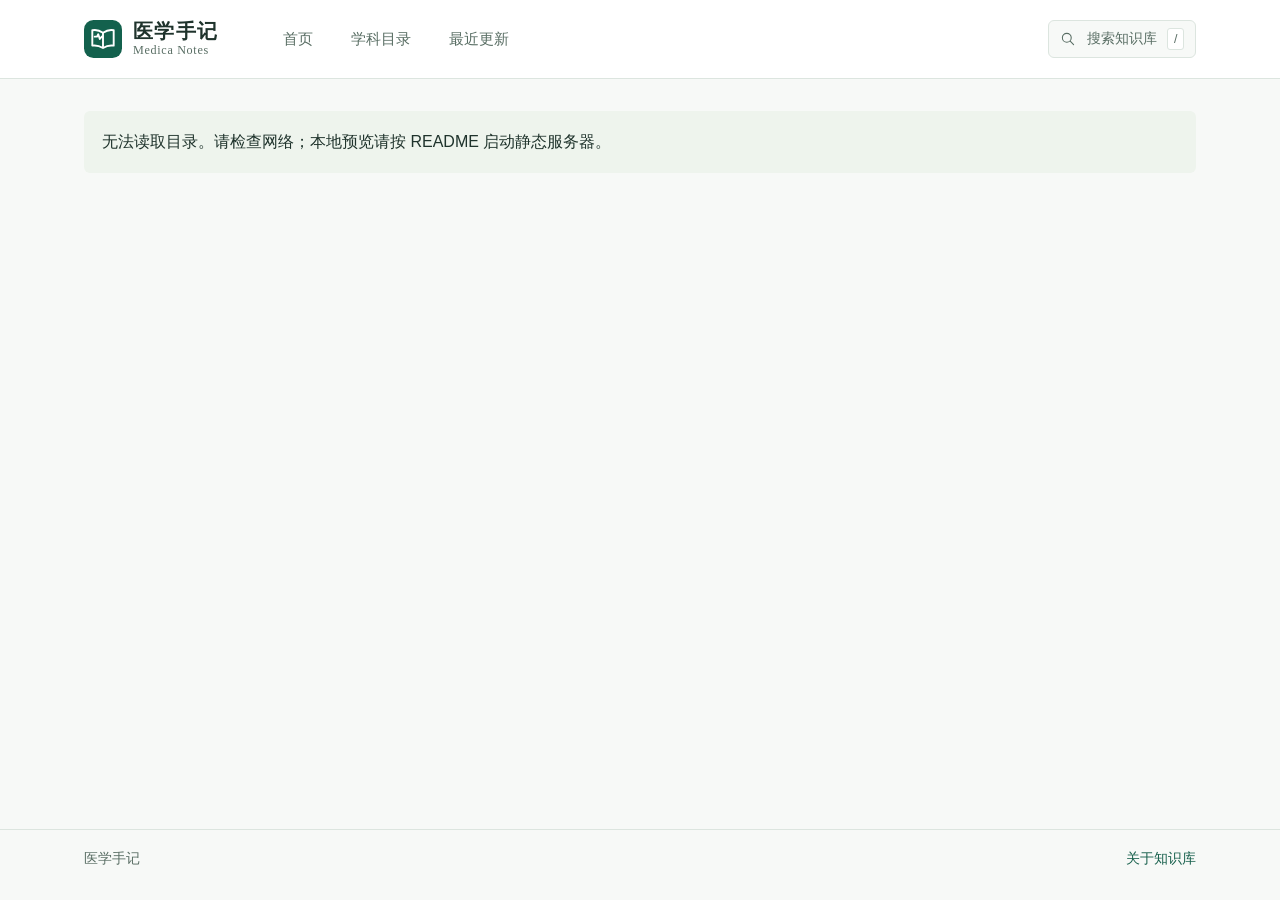
==== index.html @ 248d30fa "Publish static medical notes library with generated indexes" ====
<!doctype html>
<html lang="zh-CN">
<head>
  <meta charset="utf-8">
  <meta name="viewport" content="width=device-width, initial-scale=1">
  <meta name="theme-color" content="#155a47">
  <meta name="description" content="按学科、系统与章节查阅医学笔记，检索知识点与关联练习。">
  <meta http-equiv="Content-Security-Policy" content="default-src 'self'; connect-src 'self'; img-src 'self'; script-src 'self'; style-src 'self'; object-src 'none'; base-uri 'none'; form-action 'self'">
  <title>医学手记 · 医学笔记知识库</title>
  <link rel="icon" href="assets/favicon.svg">
  <link rel="stylesheet" href="styles/site.css">
  <script type="module" src="scripts/app.js"></script>
</head>
<body>
<a class="skip" href="#main">跳到正文</a>
<header><div class="bar">
  <a class="brand" href="#home"><img src="assets/favicon.svg" alt="" width="38" height="38"><span>医学手记<small>Medica Notes</small></span></a>
  <nav aria-label="主导航"><a href="#home">首页</a><a href="#catalog">学科目录</a><a href="#updates">最近更新</a></nav>
  <a class="search-short" href="#search" aria-label="全站搜索"><svg aria-hidden="true"><use href="assets/icons.svg#search"></use></svg><span>搜索知识库</span><kbd>/</kbd></a>
</div></header>
<main id="main" tabindex="-1"><p>正在加载知识目录…</p></main>
<noscript>请启用 JavaScript 以浏览目录和搜索笔记。</noscript>
<footer><div><span>医学手记</span><a href="#about">关于知识库</a></div></footer>
</body>
</html>
---- styles/site.css ----
:root {
  --green:#17604c; --forest:#124d3e; --ink:#1f332c; --muted:#596e64; --line:#dce5df;
  --surface:#f7f9f7; --tint:#e9f2ec; --serif:Georgia,"Songti SC","Noto Serif CJK SC","SimSun",serif;
  color:var(--ink); background:var(--surface); font:100%/1.65 "Segoe UI","PingFang SC","Microsoft YaHei",sans-serif;
}
* {box-sizing:border-box}
body {margin:0}
a {color:var(--green); text-decoration:none}
a:hover {text-decoration:underline;text-underline-offset:4px}
a:focus-visible,button:focus-visible,summary:focus-visible,input:focus-visible,select:focus-visible {
  outline:3px solid #669d70;outline-offset:3px
}
button,input,select {font:inherit;color:inherit}
button,select,summary {cursor:pointer}
.icon,.search-short svg {width:1.16em;height:1.16em;flex:none;vertical-align:middle}
.bar,main,footer>div {max-width:1240px;padding-inline:clamp(18px,5vw,68px);margin-inline:auto}
header {background:white;border-bottom:1px solid var(--line)}
.bar {min-height:78px;display:flex;align-items:center;gap:clamp(20px,5vw,75px)}
.brand {display:flex;align-items:center;gap:11px;color:var(--ink);line-height:1.05;flex:none}
.brand:hover,.subject:hover,.note-row:hover,.search-short:hover {text-decoration:none}
.brand span {font:700 1.25rem/1.2 var(--serif);letter-spacing:.07em}
.brand small {display:block;letter-spacing:.055em;font:normal .76rem/1.3 Georgia,serif;color:var(--muted)}
nav {display:flex;align-self:stretch;gap:clamp(16px,3vw,38px)}
nav a {display:flex;align-items:center;color:var(--muted);font-size:.93rem;border-bottom:3px solid transparent;padding-top:3px;white-space:nowrap}
nav a[aria-current] {color:var(--green);border-color:var(--green);font-weight:650}
.search-short {margin-left:auto;display:flex;align-items:center;gap:.65rem;background:var(--surface);color:var(--muted);border:1px solid var(--line);border-radius:6px;padding:.38rem .7rem;font-size:.88rem}
kbd {font:inherit;font-size:.78rem;background:white;color:var(--muted);border:1px solid var(--line);border-radius:3px;padding:0 .34rem}
main {padding-block:32px 55px;min-height:calc(100vh - 150px)}
main:focus {outline:none}
.skip {position:absolute;left:10px;top:-100px;background:white;padding:8px;z-index:5}
.skip:focus {top:6px}
.hero {position:relative;isolation:isolate;overflow:hidden;display:grid;grid-template-columns:56% 44%;align-items:stretch;background:var(--forest);border-radius:12px;color:white;margin:0 0 31px}
.hero-copy {padding:clamp(26px,3.2vw,47px);z-index:1}
h1,h2,h3,p,figure {margin:0}
h1,h2,h3 {line-height:1.35}
h1 {font-size:clamp(1.8rem,3.1vw,2.65rem);letter-spacing:.02em}
.hero h1 {font:700 clamp(2rem,3.2vw,2.9rem)/1.28 var(--serif);letter-spacing:.065em}
.hero-copy>p {color:#d3e6da;margin:10px 0 20px}
.search-form {display:flex;align-items:center;gap:10px;max-width:540px;border:1px solid var(--line);border-radius:6px;background:white;padding:5px 5px 5px 14px;color:var(--muted)}
.search-form input {border:none;min-width:0;flex:1;width:100%;font-size:1rem;background:transparent;color:var(--ink)}
.search-form button {border:0;border-radius:4px;background:var(--green);color:white;padding:5px 17px;white-space:nowrap}
.search-form button:hover {background:#0d4636}
.stats {display:flex;gap:21px;color:#d5e7dc;font-size:.83rem;margin-top:16px}
.stats span,.plate span {display:inline-flex;gap:7px;align-items:center}
.plate {position:relative;min-width:0;display:grid;place-content:center;overflow:hidden;background-color:#175840;background-image:linear-gradient(90deg,#124d3e,transparent 35%),linear-gradient(#b8e7cb1c 1px,transparent 1px),linear-gradient(90deg,#b8e7cb1c 1px,transparent 1px),linear-gradient(#b8e7cb0c 1px,transparent 1px),linear-gradient(90deg,#b8e7cb0c 1px,transparent 1px);background-size:100% 100%,60px 60px,60px 60px,12px 12px,12px 12px}
.plate img {width:100%;height:auto}
.plate span {position:absolute;right:20px;bottom:15px;font-size:.76rem;color:#c8dfcf}
.plate a {color:inherit}
main>section+section {margin-top:28px}
.section-head {display:flex;align-items:center;justify-content:space-between;gap:12px;margin-bottom:14px}
.section-head h2,.tree h2,.toc h2 {display:flex;align-items:center;gap:10px;font-size:1.3rem}
.section-head h2 .icon,.tree h2 .icon,.toc h2 .icon {color:var(--green)}
.section-head>a {font-size:.88rem}
.subjects {display:grid;grid-template-columns:repeat(auto-fit,minmax(min(100%,235px),1fr));gap:14px}
.subject {display:flex;align-items:center;gap:15px;padding:19px;background:white;border:1px solid var(--line);border-radius:8px;color:var(--ink)}
.subject:hover,.note-row:hover,.result:hover,.node-links a:hover {background:#f0f6f1;border-color:#9ab9a7}
.subject h3 {font-size:1.09rem;margin-bottom:3px}
.subject div>span,.row-main small,.subline,.intro,.read-meta,time,figcaption {color:var(--muted)}
.subject div>span,.row-main small,time {font-size:.82rem}
.subject-icon,.paper {display:grid;place-items:center;flex:none;background:#e2f0e8;color:#266748;border-radius:9px;width:46px;height:46px}
.subject-icon .icon {width:27px;height:27px}
.subject-icon.pulse {background:#e5eff1;color:#39737d}
.subject-icon.bone {background:#f3ecdd;color:#876b38}
.end {margin-left:auto;color:#779386;width:14px;height:14px}
.rows {border-block:1px solid var(--line);background:white}
.note-row {display:flex;align-items:center;gap:15px;padding:15px 19px;color:var(--ink)}
.note-row+.note-row {border-top:1px solid var(--line)}
.note-row .end {margin:0 0 0 4px}
.paper {width:34px;height:40px;border-radius:5px;background:#f0f5f0}
.row-main {min-width:0;flex:1}
.row-main strong,.result strong {font-weight:620}
.row-main small {display:block;margin-top:2px}
.sample {display:inline-block;vertical-align:middle;color:#736131;border:1px solid #ded4af;background:#faf6e8;font-size:.74rem;line-height:1.45;padding:0 5px;border-radius:3px;margin-inline:8px 0;white-space:nowrap}
time {white-space:nowrap;font-variant-numeric:tabular-nums}
footer {border-top:1px solid var(--line);color:var(--muted)}
footer>div {display:flex;justify-content:space-between;align-items:center;padding-block:18px;font-size:.86rem}
.crumb {display:flex;align-items:center;flex-wrap:wrap;gap:9px;margin:0 0 22px;color:var(--muted);font-size:.88rem}
.crumb .icon {width:12px;height:12px}
.layout,.reader-layout {display:grid;align-items:start;grid-template-columns:minmax(200px,26%) minmax(0,1fr);gap:clamp(18px,3vw,40px)}
.tree,.toc {padding:20px;background:#edf3ee;border-radius:7px}
.tree h2,.toc h2 {font-size:1.02rem;margin-bottom:12px}
.tree ul {list-style:none;margin:0;padding:0}
.tree ul ul {margin-left:6px;padding-left:13px;border-left:1px solid #c7d8cc}
.tree summary {list-style:none;padding:4px 0;display:flex;gap:6px;align-items:center}
.tree summary::-webkit-details-marker {display:none}
.tree summary .icon {width:12px;height:12px}
.tree details[open]>summary .icon {transform:rotate(90deg)}
.tree .leaf,.all-node {font-size:.88rem;padding:4px}
.tree a[aria-current] {font-weight:700;text-decoration:underline}
.panel,.reading {min-width:0}
.panel h1,.reading h1 {font-family:var(--serif)}
.panel>.subline,.panel>p,.intro {margin:10px 0 22px}
.panel .search-form {margin-top:24px}
.node-links {display:flex;flex-wrap:wrap;gap:8px;margin:18px 0 25px}
.node-links a {display:flex;align-items:center;gap:8px;padding:6px 12px;border:1px solid var(--line);border-radius:5px;background:white}
.node-links a .icon:last-child {width:12px}
.filter {display:inline-flex;align-items:center;gap:8px;font-size:.9rem;margin:0 0 15px}
.filter select {padding:5px 10px;background:white;border:1px solid var(--line);border-radius:4px}
.result {display:block;padding:15px 0;color:var(--ink);border-bottom:1px solid var(--line)}
.result p {font-size:.94rem;color:var(--muted);margin-top:5px}
.empty,.notice {padding:18px;background:#eef4ed;border-radius:6px}
.reader-layout {grid-template-columns:minmax(0,1fr) minmax(160px,22%);gap:clamp(20px,4vw,54px)}
.reading {background:white;border:1px solid var(--line);border-radius:8px;padding:clamp(18px,3.3vw,48px);overflow-wrap:anywhere}
.read-meta {display:flex;gap:10px;align-items:center;margin-bottom:12px}
.read-meta .sample {margin:0}
.share {color:var(--green);border:1px solid var(--line);border-radius:5px;background:var(--surface);font-size:.86rem;padding:5px 10px;display:inline-flex;gap:7px;align-items:center;margin-bottom:10px}
#share-status {margin-left:10px;font-size:.82rem}
.toc {position:sticky;top:18px}
.toc a {display:block;padding:5px 0;font-size:.94rem}
.reading-section {margin-top:20px;border-top:1px solid var(--line);padding-top:18px;scroll-margin-top:20px}
.reading-section>summary {color:var(--green)}
.reading-section h2 {display:inline;font-size:1.23rem;color:var(--ink);margin-left:5px}
.reading-section>p,.reading-section>ul,.reading-section>ol,.reading-section>details,.questions {margin:14px 0 0;line-height:1.95}
.reading-section details,.questions details {background:#f2f6f2;border-radius:5px;padding:10px 14px}
.reading-section details>p,.questions details>p {margin-top:9px}
.reading figure {margin:16px 0}
.reading img {max-width:100%;height:auto}
.reading img[src="assets/ecg.webp"] {border-radius:5px;background-color:var(--forest);background-image:linear-gradient(#aacfb21c 1px,transparent 1px),linear-gradient(90deg,#aacfb21c 1px,transparent 1px);background-size:16px 16px}
figcaption {font-size:.84rem}
.reading table {display:block;overflow-x:auto;border-collapse:collapse;margin:15px 0}
.reading th,.reading td {padding:7px 13px;border:1px solid var(--line);text-align:left}
.reading th {background:#e9f2eb}
.reading mark {color:#234f35;background:#ddefd6;padding:1px 3px}
.reading math {font-size:1.22em}
.questions h2 {font-size:1.22rem;margin:24px 0 10px}
@media (max-width:780px) {
  .bar,main,footer>div {padding-inline:20px}
  .bar {gap:24px;min-height:68px}
  .search-short span,.search-short kbd {display:none}
  .hero {grid-template-columns:62% 38%}
  .hero-copy {padding:25px}
  .subjects {grid-template-columns:repeat(3,minmax(0,1fr));gap:8px}
  .subject {padding:13px;gap:10px}.subject .end {display:none}
  .subject-icon {width:35px;height:39px}.subject-icon .icon {width:22px}
  .reader-layout,.layout {grid-template-columns:1fr}
  .toc {grid-row:1;position:static}.toc a {display:inline-block;margin-right:15px}
}
@media (max-width:600px) {
  .bar,main,footer>div {padding-inline:16px}
  .bar {flex-wrap:wrap;gap:0;min-height:0;padding-top:12px}
  .brand img {width:31px;height:31px}.brand span {font-size:1.06rem}
  .search-short {order:1}.search-short span {display:inline}
  nav {order:2;width:100%;gap:25px;margin-top:7px}nav a {padding:7px 0}
  main {padding-top:18px}
  .hero {display:block}.hero-copy {padding:23px 20px 12px}
  .hero h1 {font-size:2rem}.hero-copy>p {margin:7px 0 14px;font-size:.94rem}
  .plate {height:76px;background-size:100% 100%,40px 40px,40px 40px,8px 8px,8px 8px;display:flex;align-items:center;justify-content:flex-end}
  .plate img {height:83px;width:70%;object-fit:fill}.plate span {position:absolute;left:18px;right:auto;bottom:11px;font-size:.73rem}
  .subjects {grid-template-columns:1fr}.subject {padding:12px 15px}.subject .end {display:block}
  .subject h3 {display:inline-block;margin:0 12px 0 0}.subject div>span {font-size:.78rem}
  .section-head h2 {font-size:1.15rem}
  .note-row {padding:12px 8px;gap:9px;flex-wrap:wrap}.paper {display:none}
  .note-row time {font-size:.73rem}.note-row .end {display:none}
  .row-main small {font-size:.76rem}.sample {margin-left:5px}
  .section-head>a {font-size:.8rem}.reading {padding:17px}
}
@media (max-width:380px) {
  .note-row {display:block}.note-row time {display:block;margin-top:3px}
  .subject h3 {display:block}.hero h1 {font-size:1.8rem}
}
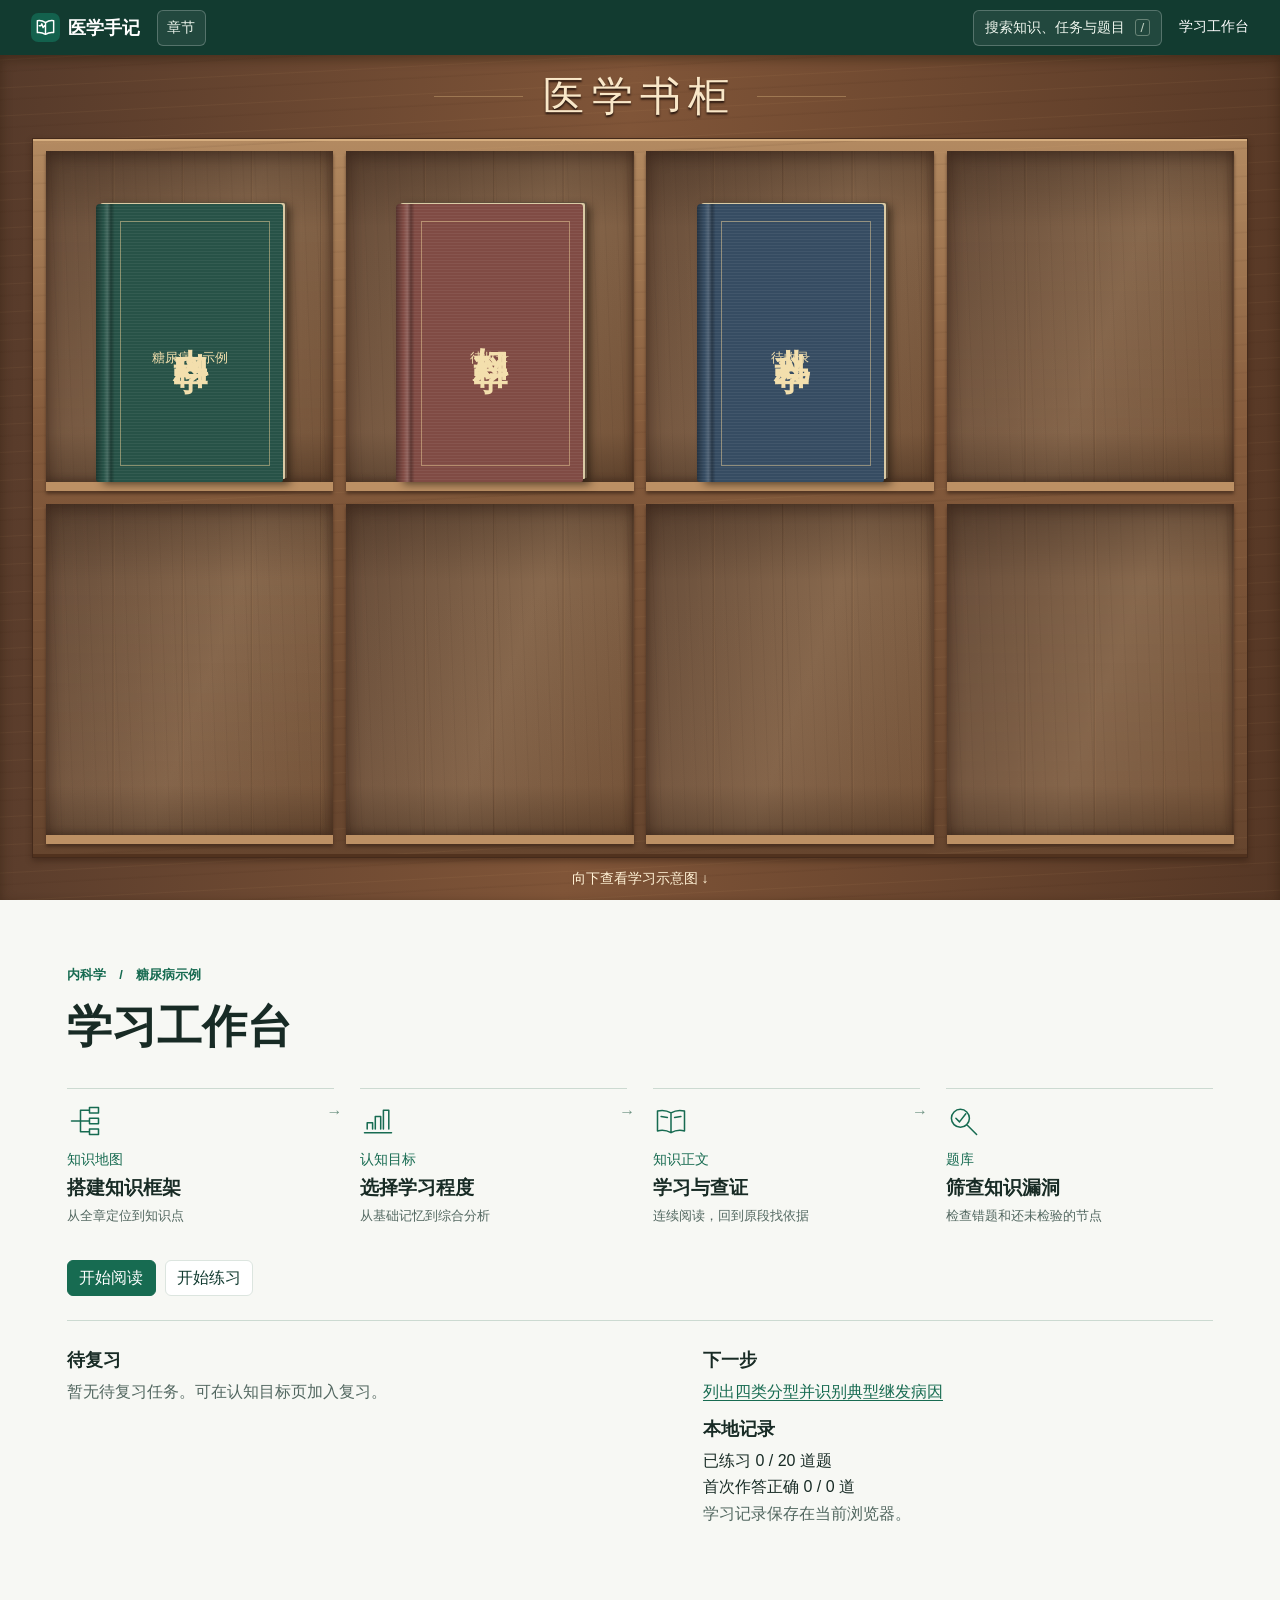
==== commit 94b883ee: "Publish the medical bookshelf and chapter study workspace" ====
--- a/index.html
+++ b/index.html
@@ -1,25 +1,18 @@
 <!doctype html>
-<html lang="zh-CN">
-<head>
-  <meta charset="utf-8">
-  <meta name="viewport" content="width=device-width, initial-scale=1">
-  <meta name="theme-color" content="#155a47">
-  <meta name="description" content="按学科、系统与章节查阅医学笔记，检索知识点与关联练习。">
-  <meta http-equiv="Content-Security-Policy" content="default-src 'self'; connect-src 'self'; img-src 'self'; script-src 'self'; style-src 'self'; object-src 'none'; base-uri 'none'; form-action 'self'">
-  <title>医学手记 · 医学笔记知识库</title>
-  <link rel="icon" href="assets/favicon.svg">
-  <link rel="stylesheet" href="styles/site.css">
-  <script type="module" src="scripts/app.js"></script>
-</head>
+<html lang="zh-CN"><head><meta charset="utf-8"><meta name="viewport" content="width=device-width,initial-scale=1,viewport-fit=cover,interactive-widget=resizes-content">
+<meta name="theme-color" content="#123b30"><meta name="description" content="医学书柜与学习工作台：按知识地图、认知目标、连续正文和关联题目学习。"><title>医学手记 · 医学书柜</title><link rel="icon" href="assets/favicon.svg"><link rel="stylesheet" href="learning/ui.css"><script type="module" src="learning/entry.js"></script></head>
 <body>
-<a class="skip" href="#main">跳到正文</a>
-<header><div class="bar">
-  <a class="brand" href="#home"><img src="assets/favicon.svg" alt="" width="38" height="38"><span>医学手记<small>Medica Notes</small></span></a>
-  <nav aria-label="主导航"><a href="#home">首页</a><a href="#catalog">学科目录</a><a href="#updates">最近更新</a></nav>
-  <a class="search-short" href="#search" aria-label="全站搜索"><svg aria-hidden="true"><use href="assets/icons.svg#search"></use></svg><span>搜索知识库</span><kbd>/</kbd></a>
-</div></header>
-<main id="main" tabindex="-1"><p>正在加载知识目录…</p></main>
-<noscript>请启用 JavaScript 以浏览目录和搜索笔记。</noscript>
-<footer><div><span>医学手记</span><a href="#about">关于知识库</a></div></footer>
-</body>
-</html>
+<a class="skip" href="#main">跳到主区</a>
+<header class="bar"><a class="brand" href="#home"><img src="assets/favicon.svg" alt="" width="29" height="29">医学手记</a><button id="library-toggle" aria-controls="library" aria-expanded="true">章节</button><button id="search-open">搜索知识、任务与题目 <kbd>/</kbd></button><a class="desk-link" href="#home">学习工作台</a></header>
+<div class="layout"><aside id="library" aria-label="学科与章节">
+<h2>医学知识库</h2><details open><summary>内科学</summary><details open><summary>内分泌系统</summary><a href="#read">糖尿病</a></details></details><a href="library.html#catalog">原笔记库</a></aside>
+<div class="stage"><nav id="tabs" aria-label="章节功能"><a data-page="map" href="#map">知识地图</a><a data-page="tasks" href="#tasks">认知目标</a><a data-page="read" href="#read">知识正文</a><a data-page="quiz" href="#quiz">题库</a><button id="compare-toggle" aria-expanded="false" aria-controls="companion">小窗学习</button></nav>
+<div class="spread"><main id="main" tabindex="-1"><p>正在加载糖尿病章节…</p></main>
+<aside id="companion" aria-label="小窗学习" hidden>
+<header class="pane-head"><strong>小窗学习</strong><button id="pane-mode"></button><button id="pane-close" aria-label="关闭小窗学习">关闭</button></header>
+<nav class="pane-tabs" aria-label="小窗学习内容"><button data-pane="map">地图</button><button data-pane="goals">目标</button><button data-pane="text">正文</button><button data-pane="quiz">题库</button></nav>
+<div id="pane-body"></div></aside></div></div></div>
+<dialog id="search-box" aria-labelledby="search-title"><div class="split"><h2 id="search-title">全局搜索</h2><button id="search-close">关闭</button></div><input id="query" type="search" aria-label="搜索关键词" placeholder="输入名称、术语或题号"><div id="results" aria-live="polite"></div></dialog>
+<dialog id="tools-sheet" aria-labelledby="sheet-title"><header class="split"><h2 id="sheet-title"></h2><button data-dismiss>关闭</button></header><div id="sheet-body"></div></dialog>
+<p id="storage-status" role="status"></p>
+</body></html>
--- a/learning/ui.css
+++ b/learning/ui.css
@@ -0,0 +1,404 @@
+:root {
+  --ink:#182b25; --muted:#526760; --green:#176b51; --deep:#123b30; --line:#dce5df;
+  --side:#f0f5f0; --paper:#f7f9f6; --white:#fff; --highlight:#fff0b9;
+  --bar:55px; --tabs:47px;
+  --serif:Georgia,"Noto Serif CJK SC","Songti SC",SimSun,serif;
+  font:16px/1.65 "Segoe UI","PingFang SC","Microsoft YaHei",sans-serif;
+  color:var(--ink); background:var(--paper);
+}
+* {box-sizing:border-box}
+body,h1,h2,h3,p {margin:0}
+h1,h2,h3 {line-height:1.3}
+button,select,input,textarea {font:inherit;color:inherit}
+a {color:var(--green);text-underline-offset:.2em}
+button,summary,select {cursor:pointer}
+button,.quiet,.primary {background:white;border:1px solid var(--line);border-radius:5px;padding:.37em .7em;text-decoration:none;color:var(--deep)}
+button:hover,.quiet:hover {background:var(--side)}
+button:disabled {opacity:.5;cursor:default}
+.primary,.primary:hover {background:var(--green);border-color:var(--green);color:white;display:inline-block}
+:focus-visible {outline:2px solid var(--green);outline-offset:2px}
+[hidden] {display:none!important}
+.bar {display:flex;align-items:center;gap:17px;position:sticky;top:0;z-index:5;min-height:var(--bar);padding:0 clamp(12px,2.4vw,40px);background:var(--deep);color:white}
+.bar a {color:white;text-decoration:none}
+.bar a:hover {text-decoration:underline}
+.brand {display:flex;align-items:center;gap:8px;font:700 1.14rem var(--serif);white-space:nowrap}
+.bar button {color:#eff6ee;background:#ffffff12;border-color:#ffffff3b;font-size:.85rem}
+#search-open {margin-left:auto;padding-inline:.85em}
+kbd {font:inherit;color:#bdcebf;border:1px solid #688477;border-radius:3px;padding:0 .32em;margin-left:6px}
+.desk-link {font-size:.86rem}
+.layout {display:grid;grid-template-columns:minmax(0,1fr);width:100%;margin:auto}
+body.library-open .layout {grid-template-columns:218px minmax(0,1fr)}
+#library {display:none;background:var(--side);border-right:1px solid var(--line);padding:24px 16px;position:sticky;top:var(--bar);height:calc(100dvh - var(--bar));overflow:auto}
+body.library-open #library {display:block}
+#library h2 {font-size:.85rem;margin-bottom:14px;color:var(--muted)}
+#library details {font-size:.94rem;padding-left:8px;margin-top:7px}
+#library summary {padding:4px}
+#library a {display:block;padding:5px 11px;margin-top:6px;border-radius:5px;text-decoration:none}
+#library a[aria-current="location"] {background:#dcebe0;font-weight:650;color:var(--deep)}
+.stage {min-width:0}
+#tabs {display:flex;gap:clamp(9px,2vw,28px);padding:0 clamp(12px,3vw,45px);position:sticky;z-index:4;top:var(--bar);min-height:var(--tabs);background:var(--paper);border-bottom:1px solid var(--line)}
+#tabs a {display:flex;align-items:center;padding:8px 4px;border-bottom:3px solid transparent;text-decoration:none;color:var(--muted);white-space:nowrap;font-weight:550}
+#tabs a[aria-current] {border-color:var(--green);color:var(--green)}
+main {padding:clamp(18px,3vw,48px);min-height:calc(100vh - 105px);outline:0}
+.intro {margin-bottom:22px}
+.intro h1 {font:700 clamp(1.8rem,3.5vw,2.75rem)/1.25 var(--serif);margin:5px 0 7px}
+.intro p,.section-meta,.muted,.empty {color:var(--muted)}
+.eyeline {font-size:.81rem;color:var(--green);font-weight:600}
+.tools,.actions,.split,.row-actions {display:flex;align-items:center;flex-wrap:wrap;gap:9px}
+.tools {margin:10px 0 16px}
+.tools label,.row-actions {font-size:.88rem}
+.tools label {display:flex;align-items:center;gap:5px;min-width:0}
+.tools select {min-width:0;max-width:100%}
+select,textarea,input[type=search] {border:1px solid #c4d2c8;border-radius:5px;background:white;padding:.36em .55em}
+.actions {margin-top:11px}
+.split {justify-content:space-between}
+summary {color:var(--green)}
+dl {display:grid;grid-template-columns:auto minmax(0,1fr);gap:3px 10px}
+dd {margin:0}
+dt {color:var(--green);font-weight:600}
+.read-layout {max-width:1100px;margin:auto;display:grid;grid-template-columns:minmax(0,39em) minmax(10em,14em);justify-content:center;gap:clamp(28px,6vw,96px)}
+body:has(.chapter) {background:#fcfbf7}
+.chapter {min-width:0;padding-bottom:70vh}
+.book-head {padding:12px 0 26px;border-bottom:1px solid #b9c9bf}
+.book-head h1 {font:700 clamp(2.3rem,5vw,3.7rem)/1.25 var(--serif);letter-spacing:.06em;margin-top:8px}
+.reading-unit {margin:2.3rem 0}
+.reading-unit>summary {display:flex;align-items:center;gap:.65em;list-style:none;margin-bottom:1rem;color:var(--deep)}
+.reading-unit>summary::-webkit-details-marker,.toc-box>summary::-webkit-details-marker {display:none}
+.reading-unit>summary::after {content:"";border:solid #759186;border-width:0 1px 1px 0;width:6px;height:6px;transform:rotate(-45deg)}
+.reading-unit[open]>summary::after {transform:rotate(45deg)}
+.reading-unit h2 {font:700 clamp(1.32rem,2.5vw,1.63rem)/1.4 var(--serif)}
+.passage {position:relative;scroll-margin-top:calc(var(--bar) + var(--tabs) + 25px);cursor:text}
+.prose {font:normal clamp(1.07rem,1.4vw,1.2rem)/1.95 var(--serif);overflow-wrap:anywhere;color:#232e29}
+.prose p {margin:0 0 .67em}
+.prose mark {background:#f2e8be;color:inherit}
+@media(hover:hover) {.passage:hover::before {content:"";position:absolute;left:-12px;top:.4em;bottom:.4em;border-left:2px solid #acc3ad}}
+.reading-outline {position:sticky;top:calc(var(--bar) + var(--tabs) + 28px);align-self:start;min-width:0;padding-top:10px}
+.toc-box summary {font-size:.86rem;font-weight:650;letter-spacing:.06em}
+.reading-outline nav {display:grid;margin:12px 0 0;border-left:1px solid var(--line)}
+.reading-outline a {display:block;font-size:.9rem;padding:.42em .9em;text-decoration:none;color:var(--muted);line-height:1.5}
+.reading-outline a[aria-current] {color:var(--deep);box-shadow:-2px 0 var(--green);font-weight:650}
+.reading-dock {position:fixed;bottom:max(14px,env(safe-area-inset-bottom));right:clamp(12px,3vw,42px);z-index:4;display:flex;align-items:center;gap:.5em}
+.reading-dock button,.reading-dock .primary {font-size:.9rem;box-shadow:0 2px 10px #163a2715;padding:.55em .85em}
+.current-passage {display:inline-block;max-width:9em;vertical-align:bottom;margin-left:.65em;overflow:hidden;white-space:nowrap;text-overflow:ellipsis;color:var(--muted)}
+
+.quiz-paper h1 {font-size:1.6rem;margin:4px 0}
+.stem {font-size:1.11rem;margin:12px 0}
+fieldset {margin:0;border:0;padding:0}
+.answer {display:flex;gap:10px;align-items:baseline;border:1px solid var(--line);padding:9px 12px;margin:7px 0;border-radius:4px;cursor:pointer}
+.answer:has(input:checked) {background:#eaf5eb;border-color:#87ac97}
+.answer input {accent-color:var(--green)}
+.quiz-feedback,.question-list {margin-top:19px;padding-top:12px;border-top:1px solid var(--line)}
+.quiz-feedback h2,.quiz-feedback h3 {margin:11px 0 5px;font-size:1.09rem}
+.result {padding:6px 10px;background:#e0f0e3;color:#154b30}
+.result.miss {background:#fbefce;color:#6d4518}
+.question-list {display:flex;flex-wrap:wrap;gap:7px}
+.resume {margin-bottom:14px}
+.dashboard {padding-bottom:18px;border-bottom:1px solid var(--line)}
+.desktop-grid {display:grid;grid-template-columns:1.2fr 1fr;gap:24px}
+.desktop-grid h2 {font-size:1.12rem;margin:12px 0 7px}
+.desk-list {padding-left:1em}
+dialog {width:min(610px,94vw);max-height:83dvh;border:1px solid var(--line);border-radius:8px;padding:18px;color:var(--ink)}
+dialog::backdrop {background:#0c30276b}
+dialog input {width:100%;margin:12px 0}
+#results h3 {font-size:.88rem;color:var(--muted);margin-top:10px}
+#results a {display:block;padding:5px 0;overflow-wrap:anywhere}
+#storage-status:not(:empty) {position:fixed;bottom:0;right:0;padding:8px;background:white;z-index:8}
+.skip {position:fixed;left:-9999px}
+.skip:focus {left:4px;top:4px;z-index:10;background:white;padding:5px}
+@media(max-width:1000px) {
+
+  .row-actions {justify-content:flex-start;margin-top:9px}
+}
+@media(max-width:760px) {
+  :root {--bar:49px;--tabs:43px}
+  .bar {gap:8px}
+  .brand {font-size:1rem}
+  .brand img {width:23px;height:23px}
+  #search-open {font-size:0;padding:6px 8px}
+  #search-open::before {content:"搜索";font-size:.83rem}
+  #search-open kbd {display:none}
+  .desk-link {font-size:.79rem;white-space:nowrap}
+  body.library-open .layout {grid-template-columns:minmax(0,1fr)}
+  #library {position:fixed;left:0;z-index:7;width:min(260px,80vw);box-shadow:4px 4px 16px #173a3229}
+  #tabs {justify-content:space-between;gap:0}
+  #tabs a {font-size:.9rem}
+  main {padding:16px 14px}
+  .read-layout,.desktop-grid {grid-template-columns:minmax(0,1fr)}
+  .reading-outline {grid-row:1}
+  .reading-outline {position:static}
+  .read-layout {gap:0}
+  .reading-outline {padding:0 0 .6rem}
+  .toc-box nav {grid-template-columns:1fr 1fr}
+  .book-head {padding:8px 0 16px}
+  .reading-unit {margin:1.7rem 0}
+  .current-passage {max-width:6em}
+  .reading-dock:has(.return) .current-passage {display:none}
+
+  .tools label {flex-wrap:wrap;max-width:100%}
+  .tools select {max-width:min(240px,100%)}
+}
+
+
+#compare-toggle {margin:auto 0 auto auto;padding:.25em .75em;font-size:.85rem}
+#compare-toggle[aria-expanded=true] {color:white;background:var(--green)}
+body:has(.chapter) {background:#eeefe9}
+.chapter {background:#fffefb;border:1px solid #dcded3;box-shadow:0 3px 12px #27342209;border-radius:2px;padding:clamp(20px,4vw,60px) clamp(20px,4.3vw,68px) max(180px,35vh)}
+.read-layout {max-width:1270px;grid-template-columns:minmax(0,49rem) minmax(9em,12em);gap:clamp(16px,3vw,48px)}
+.spread {min-width:0;position:relative}
+#companion {--offset:calc(var(--bar) + var(--tabs));background:#fffefa;border:1px solid #c6d2c8;border-radius:7px;display:flex;flex-direction:column;min-width:0;overflow:hidden;z-index:5}
+.pane-visible:not(.pane-floating) .spread {display:grid;grid-template-columns:minmax(0,1fr) clamp(315px,29vw,455px);align-items:start}
+.pane-visible:not(.pane-floating) #companion {position:sticky;top:var(--offset);height:calc(100dvh - var(--offset));border-radius:0;border-width:0 0 0 1px}
+.pane-visible:not(.pane-floating) .reading-outline {display:none}
+.pane-visible:not(.pane-floating) .read-layout {grid-template-columns:minmax(0,49rem)}
+.pane-visible .reading-dock {display:none}
+.pane-floating #companion {position:fixed;right:clamp(10px,2vw,30px);bottom:18px;width:min(26rem,92vw);max-height:calc(100dvh - var(--offset) - 36px);box-shadow:0 10px 45px #17382b35}
+.pane-head,.pane-tabs {display:flex;align-items:center;flex:none;gap:.55rem;padding:.6rem .9rem;border-bottom:1px solid var(--line)}
+.pane-head {background:#eef4ed}
+.pane-head strong {margin-right:auto}
+.pane-head button,.pane-tabs button {font-size:.83rem}
+.pane-tabs button {flex:1;border:0;background:transparent;border-radius:0}
+.pane-tabs button[aria-pressed=true] {color:var(--deep);font-weight:650;box-shadow:inset 0 -2px var(--green)}
+#pane-body {overflow:auto;overscroll-behavior:contain;padding:1.2rem;min-height:0}
+#pane-body h2 {font:700 1.45rem var(--serif);margin-bottom:1rem}
+#pane-body h3 {font-size:1rem;margin:1em 0 .4em}
+#pane-body dl {font-size:.93rem;gap:.5em .8em}
+#pane-body textarea {width:100%;display:block;min-height:5em;resize:vertical;margin:.4em 0}
+#pane-body .actions {font-size:.9rem}
+.excerpt {font:1.06rem/1.9 var(--serif);margin:.65em 0}
+.pane-tree details {margin:.5em 0 .5em .45em;padding-left:.5em;border-left:1px solid var(--line)}
+.pane-tree button {display:block;border:0;text-align:left;font-size:.87rem;margin:.15em 0}
+.pane-tree button.chosen-node {background:var(--side);color:var(--green)}
+#pane-body .quiz-paper {padding:0;border:0}
+@media(max-width:900px){
+ .pane-visible:not(.pane-floating) .spread {display:block;padding-bottom:48dvh}
+ .pane-visible:not(.pane-floating) #companion {position:fixed;inset:auto 0 0;border-width:1px 0 0;height:47dvh}
+ .pane-floating #companion {bottom:10px;right:10px;max-height:64dvh}
+}
+@media(max-width:760px){
+ .read-layout {grid-template-columns:minmax(0,1fr)}
+ .chapter {padding:18px clamp(12px,3.8vw,24px) 38vh}
+ main:has(.chapter) {padding:10px 7px}
+ .reading-outline {padding-left:10px}
+ #tabs {gap:2px;padding-inline:6px}
+ #tabs a {font-size:.86rem}
+ #compare-toggle {font-size:.76rem;padding:.23em .4em}
+}
+
+.chapter {padding-bottom:clamp(2rem,5vw,5rem)}
+.read-layout {padding-bottom:calc(100dvh - var(--bar) - var(--tabs) - 5rem)}
+.recall-reading .chapter .prose {visibility:hidden}
+#pane-body [data-action="recall"] {margin-top:.5em;font-size:.85rem}
+
+/* Shared controls and workspace measurements. The paper alone uses a reading measure. */
+:root {
+ --s1:4px;--s2:8px;--s3:12px;--s4:16px;--s6:24px;--s8:32px;
+ --radius:6px;--touch:44px;--control:36px;--gap:clamp(14px,2.2vw,36px);
+ --canvas:#fffefa;--quiet:#eef3ed;--rule:#ccdad1;--focus:#147357;
+ --warning:#fff0c2;--shadow:0 8px 28px #213f3121;--chrome:calc(var(--bar) + var(--tabs));
+}
+body {background:#f7f8f4}
+main {min-width:0;padding:var(--s6) var(--gap)}
+button,.quiet,.primary,select {min-height:var(--control);border-radius:var(--radius);line-height:1.4}
+.quiet,.primary {display:inline-flex;align-items:center;justify-content:center}
+button:disabled {opacity:1;color:#657269;background:#eff2ed;border-color:#e0e5de}
+.page-head {display:flex;align-items:center;justify-content:space-between;gap:var(--s4);margin-bottom:var(--s4)}
+.page-head h1 {font:700 clamp(1.55rem,2.7vw,2.25rem)/1.2 var(--serif);margin:.15em 0 0}
+.head-actions,.segments {display:flex;align-items:center;gap:var(--s2)}
+.segments {gap:2px;border-radius:7px;background:#e7eee7;padding:3px}
+.segments button {background:transparent;border:1px solid transparent;font-size:.87rem}
+.segments button[aria-pressed=true] {background:white;color:var(--deep);border-color:#c5d4ca;box-shadow:0 1px 2px #29433212;font-weight:650}
+#tools-sheet,#search-box {width:min(30rem,calc(100% - 24px));border-color:var(--rule);border-radius:10px;box-shadow:var(--shadow);padding:var(--s6)}
+dialog h2 {font:700 1.4rem var(--serif)}
+#sheet-body {margin-top:var(--s4)}
+#sheet-body label,#quiz-setup label {display:grid;font-size:.88rem;font-weight:600;gap:var(--s1);min-width:0}
+#sheet-body select,#quiz-setup select {width:100%;font-weight:400}
+#sheet-body label+label,#sheet-body h3 {margin-top:var(--s3)}
+#sheet-body h3 {font-size:1rem}
+.card-grid {display:grid;grid-template-columns:repeat(5,minmax(0,1fr));gap:var(--s2)}
+.card-grid button {font-variant-numeric:tabular-nums;font-weight:650}
+.card-grid small {display:block;font-weight:400}
+.card-grid [aria-current] {border:2px solid var(--focus)}
+/* The canvas owns all available space between its title and selection strip. */
+main:has(>.atlas),main:has(>.quiz-paper) {height:calc(100dvh - var(--chrome));min-height:0;overflow:hidden}
+.atlas {height:100%;min-height:0;display:grid;grid-template-rows:auto minmax(0,1fr) auto}
+.map-scroll {min-width:0;min-height:0;overflow:auto;overscroll-behavior:contain;background:var(--canvas);border:1px solid var(--rule);border-radius:var(--radius) var(--radius) 0 0}
+.map-sheet {padding:var(--s6)}
+.map-tree,.map-tree ul {list-style:none;padding:0;margin:0}
+.map-tree ul {border-left:1px solid #c9d8cc;margin-left:15px;padding-left:9px}
+.forest {columns:20rem;column-gap:clamp(24px,3vw,64px)}
+.forest>li {break-inside:avoid-column;margin:0 0 var(--s6)}
+.tree-line {display:flex;align-items:baseline;gap:2px;min-width:0}
+.tree-line a {color:#30463c;font-size:.92rem;line-height:1.45;padding:5px 6px;text-decoration:none;overflow-wrap:anywhere;border-radius:4px}
+.tree-line a span {font-size:.8em;color:#506d60}
+.map-tree>li>.tree-line>a {font-size:1.02rem;font-weight:650;color:var(--deep)}
+.map-tree>li>.tree-line {margin-bottom:3px}
+.tree-line a[aria-current],.tree-line a:hover {background:#deede2}
+.tree-line a[aria-current] {box-shadow:inset 3px 0 var(--green);font-weight:650}
+.fold,.twig {flex:none;width:20px}
+.fold {min-height:28px;padding:0;border:0;background:none;color:var(--green)}
+.context {display:flex;justify-content:space-between;align-items:center;gap:12px;background:#edf3eb;padding:10px 16px;border:1px solid var(--rule);border-top:0;border-radius:0 0 var(--radius) var(--radius)}
+.context small {font-size:.75rem;color:var(--muted)}
+.context h2 {font-size:1.04rem}
+.canvas {cursor:grab;background-color:#f9fbf7;background-image:radial-gradient(#c7d5c9 .75px,transparent .75px);background-size:15px 15px}
+.canvas:active {cursor:grabbing}
+.canvas .map-sheet {width:max-content;zoom:var(--map-scale);margin-inline:auto;user-select:none}
+.mind-root {width:fit-content;margin:0 auto 28px;position:relative;border-radius:5px;padding:8px 28px;background:var(--deep);color:white;font:700 1.3rem var(--serif)}
+.mind-root:after,.mind>li:before {content:"";position:absolute;left:50%;height:28px;border-left:1px solid #8eab95;top:100%}
+.mind {display:flex;align-items:flex-start;gap:18px;border-top:1px solid #8eab95;padding-top:20px}
+.mind>li {position:relative;width:224px;background:var(--canvas);border:1px solid #c5d4c7;border-top:3px solid #769881;border-radius:5px;padding:8px}
+.mind>li:before {height:20px;top:-23px}
+main:fullscreen {background:var(--paper);height:100dvh}
+.task-list {width:100%;border-block:1px solid var(--rule);background:var(--canvas);margin-top:var(--s4)}
+.task-columns,.task>summary {display:grid;grid-template-columns:minmax(0,1fr) minmax(7rem,18%) minmax(7rem,15%);gap:var(--s4);align-items:center;padding:var(--s3) var(--s4)}
+.task-columns {background:var(--quiet);font-size:.8rem;color:var(--muted)}
+.task {border-bottom:1px solid var(--line);scroll-margin-top:calc(var(--chrome) + 8px)}
+.task>summary {list-style:none;color:var(--ink);min-height:54px}
+.task>summary::-webkit-details-marker {display:none}
+.task>summary:hover,.task[open]>summary {background:#edf4ed}
+.task-name {font-weight:550}
+.task-name:before {content:"›";display:inline-block;margin-right:.65em;color:var(--green)}
+.task[open] .task-name:before {transform:rotate(90deg)}
+.task-level,.task-status {font-size:.84rem;color:var(--muted)}
+.task-status {color:var(--deep)}
+.task-body {padding:var(--s4) clamp(16px,3vw,48px);max-width:64rem}
+.task-body .row-actions {justify-content:flex-start;margin-top:var(--s3)}
+.section-meta {color:var(--muted);font-size:.86rem}
+#quiz-setup {margin-top:var(--s6);padding-block:var(--s4);border-block:1px solid var(--rule)}
+#quiz-setup .filters {display:grid;grid-template-columns:repeat(auto-fit,minmax(min(12rem,100%),1fr));gap:var(--s4)}
+.pick-question {margin-top:var(--s4)}
+.run-summary {padding-block:var(--s6);border-top:1px solid var(--rule)}
+main:has(>.quiz-paper) {padding-block:var(--s3)}
+.quiz-paper {height:100%;display:grid;grid-template-rows:auto minmax(0,1fr) auto;background:var(--canvas);border:1px solid var(--rule);border-radius:var(--radius);overflow:hidden}
+.quiz-head,.quiz-nav {display:grid;align-items:center;gap:var(--s2);padding:var(--s2) var(--s4)}
+.quiz-head {grid-template-columns:auto minmax(0,1fr) auto;border-bottom:1px solid var(--line)}
+.quiz-head>div {min-width:0;text-align:center}
+.quiz-head strong {display:block;white-space:nowrap;text-overflow:ellipsis;overflow:hidden;font-weight:600}
+.quiz-head span {display:block;font-size:.8rem;color:var(--muted)}
+.quiz-scroll {overflow:auto;min-height:0;overscroll-behavior:contain;scrollbar-gutter:stable}
+.quiz-copy {max-width:50rem;margin:auto;padding:clamp(16px,3vw,42px) clamp(12px,3vw,36px)}
+.quiz-copy h1 {font:700 1.8rem var(--serif);margin-top:4px}
+.quiz-copy img {display:block;max-width:100%;height:auto}
+.quiz-nav {grid-template-columns:repeat(3,minmax(0,1fr));border-top:1px solid var(--rule);background:#f3f6ef;padding-bottom:max(var(--s2),env(safe-area-inset-bottom))}
+.quiz-nav>* {width:100%;max-width:12rem;justify-self:center;text-align:center;min-height:var(--touch)}
+.quiz-nav>:first-child {justify-self:start}
+.quiz-nav>:last-child {justify-self:end}
+#pane-body:has(>.quiz-paper) {flex:1;display:flex;overflow:hidden;padding:0}
+#pane-body>.quiz-paper {flex:1;min-width:0;height:auto}
+#pane-body .quiz-copy {padding:var(--s3)}
+#pane-body .quiz-nav {padding:4px}
+.pane-floating #companion:has(.quiz-paper) {height:min(38rem,calc(100dvh - var(--chrome) - 30px))}
+.read-layout:has(.toc-box:not([open])) {display:flex;flex-direction:column;max-width:49rem;gap:8px}
+.read-layout:has(.toc-box:not([open])) .reading-outline {position:static;order:-1}
+@media(max-width:900px){
+ .pane-visible:not(.pane-floating) .spread:has(>main>.quiz-paper) {padding:0}
+ .pane-visible:not(.pane-floating) main:has(>.quiz-paper) {height:calc(53dvh - var(--chrome))}
+}
+@media(max-width:760px){
+ :root {--control:44px;--bar:48px;--tabs:48px;--gap:12px}
+ main {padding:var(--s3)}
+ .page-head {gap:8px;flex-wrap:wrap;margin-bottom:var(--s3)}
+ .atlas .page-head {align-items:center}
+ .atlas .page-head .eyeline {display:none}
+ .segments button {font-size:.83rem;padding-inline:7px}
+ .head-actions {gap:4px}
+ .map-sheet {padding:var(--s2)}
+ .forest {columns:1}
+ .tree-line {align-items:center}
+ .tree-line a,.fold {min-height:var(--touch);display:inline-flex;align-items:center}
+ .tree-line a span {margin-right:4px;white-space:nowrap}
+ .fold {width:var(--touch);justify-content:center}
+ .twig {width:var(--touch)}
+ .context {padding:6px 8px}
+ .context h2 {font-size:.93rem}
+ .context .head-actions {flex-shrink:0;font-size:.83rem}
+ .task-columns,.task>summary {grid-template-columns:minmax(0,1fr) 5em;gap:8px;padding:12px 8px}
+ .task-level,.task-columns>:nth-child(2) {display:none}
+ .task-body .muted {font-size:.85rem}
+ .task-name {font-size:.95rem}
+ #tools-sheet,#search-box {max-height:80dvh;padding:16px}
+ #tools-sheet {margin:auto auto 0;width:100%;border-radius:12px 12px 0 0}
+ main:has(>.quiz-paper) {padding:0}
+ .quiz-paper {border:0;border-radius:0}
+ .quiz-nav>* {min-height:44px}
+ #tabs a,.bar button,.pane-tabs button {min-height:44px}
+ #quiz-setup .filters {grid-template-columns:1fr}
+ .pane-head,.pane-tabs {padding:4px 8px}
+ #pane-body {padding:12px}
+}
+@media(max-height:500px) and (orientation:landscape){
+ :root {--bar:44px;--tabs:44px}
+ main:has(>.quiz-paper),main:has(>.atlas){padding-block:0}
+ .page-head {margin:4px 0}
+ .page-head .eyeline {display:none}
+ .quiz-head,.quiz-nav {padding-block:3px}
+ .quiz-head>div>* {display:inline;margin-inline:3px}
+ .pane-visible:not(.pane-floating) #companion,.pane-floating #companion {inset:var(--chrome) 0 0 auto;width:min(48vw,26rem);height:auto;max-height:none}
+ .pane-visible:not(.pane-floating) .spread {padding:0}
+ .pane-visible:not(.pane-floating) main:has(>.quiz-paper) {height:calc(100dvh - var(--chrome))}
+}
+
+@media(max-width:760px) and (max-height:620px){
+ .pane-visible:not(.pane-floating) #companion:focus-within {height:calc(100dvh - var(--bar))}
+}
+@media(pointer:coarse){
+ button,select,.primary,.quiet,.answer,#tabs a {min-height:var(--touch)}
+ .fold {min-height:var(--touch);min-width:var(--touch)}
+}
+/* Library frontispiece. Each shelf has four independent book positions. */
+main:has(>.cabinet){padding:0}
+.cabinet{
+ --grain:repeating-linear-gradient(177deg,transparent 0 4px,#e0ae7410 5px,transparent 6px 15px,#31180a12 17px,transparent 18px 28px);
+ background:var(--grain),linear-gradient(95deg,#563a2a,#805538 47%,#553725);
+ display:grid;grid-template-rows:auto minmax(0,1fr) auto;height:calc(100dvh - var(--bar));min-height:230px;
+ padding:0 clamp(10px,2.5vw,42px);color:#f9e7c8;box-shadow:inset 0 4px 12px #27170875
+}
+.cabinet header,.cabinet footer {display:flex;align-items:center;justify-content:center}
+.cabinet header {padding:clamp(8px,2vh,24px)}
+.cabinet h1 {display:flex;align-items:center;gap:20px;font:550 clamp(1.55rem,3.2vw,3.2rem)/1.14 var(--serif);letter-spacing:.18em;text-shadow:0 2px 2px #27160e}
+.cabinet h1:before,.cabinet h1:after{content:"";width:clamp(20px,7vw,120px);height:1px;background:#d4ad796e}
+.case-frame {min-height:0;display:grid;grid-template-columns:repeat(4,minmax(0,1fr));grid-template-rows:repeat(2,minmax(0,1fr));gap:clamp(6px,1vw,16px);
+ padding:clamp(6px,1vw,16px);background:var(--grain),linear-gradient(#b38a61,#855b3c 40%,#66452e);
+ border:1px solid #442a1b;box-shadow:inset 0 2px #d6ae7f,inset 0 -3px #51321e,0 3px 6px #2b180d70}
+.shelf-slot {min-height:0;position:relative;display:flex;align-items:flex-end;justify-content:center;isolation:isolate;
+ background:linear-gradient(180deg,#25170f48,transparent 23%,#67402b15 85%,#2a190e55),repeating-linear-gradient(90deg,transparent 0 23%,#321e132f 23.3%,#b3845520 23.8%,transparent 24.1%),repeating-linear-gradient(88deg,#8b684908 0 3px,#38251b12 4px,transparent 5px 12px),linear-gradient(110deg,#654b38,#87684d 55%,#755439);
+ border-bottom:clamp(6px,1vh,12px) solid #bc9064;box-shadow:inset 4px 7px 14px #2a170f66,inset -4px -3px 7px #36221866,0 3px 3px #3823179e}
+.shelf-slot:nth-child(even){background-position:0 0,11px 0,-12px -8px,0 0}
+.bound-book {--cloth:#275247;--letter:#f3dfad;position:relative;display:grid;justify-items:center;align-content:center;gap:clamp(4px,1.7vh,16px);
+ height:min(84%,33vw);width:min(65%,25vh);min-width:0;color:var(--letter);text-decoration:none;border-radius:4px 3px 2px 3px;
+ background:linear-gradient(90deg,#0005,transparent 4%,#fff2 6%,#0004 8%,transparent 10%),repeating-linear-gradient(0deg,transparent 0 2px,#fff1 2.4px,transparent 3px),var(--cloth);
+ box-shadow:3px -2px 0 -1px #dacaa5,5px -3px 0 -1px #604f3b,7px 2px 8px #23190fb0}
+.bound-book.clay{--cloth:#804b44}.bound-book.indigo{--cloth:#364c62}
+.bound-book:before {content:"";position:absolute;inset:6% 7% 6% 13%;border:1px solid #e9ce9580;pointer-events:none}
+.bound-book strong {writing-mode:vertical-rl;font:600 clamp(1.2rem,min(2.7vw,4.7vh),3.1rem)/1.15 var(--serif);letter-spacing:.14em}
+.bound-book small{font-size:clamp(.62rem,1.15vw,.83rem);line-height:1.2;text-align:center}
+.bound-book:hover,.bound-book:focus-visible {transform:translateY(-4px);color:#fff3d1;outline:2px solid #f3d9a2;outline-offset:3px}
+.cabinet footer {padding:3px 0}
+.cabinet footer button {color:#fff1d5;border:0;background:transparent;font-size:.88rem}
+.study-guide,.volume {max-width:78rem;margin:auto;padding:clamp(28px,5vw,72px) clamp(14px,4vw,52px)}
+.study-guide {scroll-margin-top:var(--bar);min-height:calc(100dvh - var(--bar));border:0}
+.study-guide>h2,.volume h1 {margin:.25em 0 .7em;font:650 clamp(1.8rem,3.5vw,3rem) var(--serif)}
+.learning-flow {list-style:none;display:grid;grid-template-columns:repeat(4,minmax(0,1fr));padding:0;margin:1.4rem 0;gap:clamp(12px,2vw,32px)}
+.learning-flow li{position:relative}.learning-flow li:not(:last-child):after{content:"→";position:absolute;right:-.5em;top:.7rem;color:#709484}
+.learning-flow a {display:grid;align-content:start;gap:4px;height:100%;border-top:1px solid var(--rule);padding:14px 10px 10px 0;text-decoration:none;color:var(--ink)}
+.learning-flow svg {width:36px;height:36px;stroke:var(--green);fill:none;stroke-width:1.7;stroke-linecap:round;stroke-linejoin:round;margin-bottom:6px}
+.learning-flow a:hover strong{text-decoration:underline}
+.learning-flow span {color:var(--green);font-size:.85rem}.learning-flow strong{font:650 1.18rem var(--serif)}.learning-flow small{color:var(--muted)}
+.study-guide .desktop-grid{border-top:1px solid var(--rule);padding-top:16px;margin-top:24px}
+.volume .chapter-entry{display:flex;align-items:center;justify-content:space-between;gap:24px;padding:20px 0;border-block:1px solid var(--rule);margin-top:12px;text-decoration:none}
+.level-pick{display:flex;align-items:center;gap:6px;white-space:nowrap;font-size:.86rem}
+.coverage {margin-top:24px;padding:18px 0;border-top:1px solid var(--rule)}.coverage h2{font:650 1.45rem var(--serif)}
+.coverage>details {border-bottom:1px solid var(--rule)}.coverage summary{padding:10px 0;color:var(--ink)}.coverage summary b{margin-left:.6em;color:var(--green)}
+.coverage ul{margin:0 0 12px;padding-inline-start:20px}.coverage li{padding:5px}.coverage li small{display:inline-block;color:var(--muted);margin:0 10px}
+.pane-floating #companion,.pane-floating #companion:has(.quiz-paper){height:min(38rem,calc(100dvh - var(--chrome) - 36px))}
+@media(max-width:760px){
+ .bound-book{width:76%;height:min(80%,38vh)}.bound-book strong{font-size:clamp(1.2rem,5vw,2.2rem)}
+ .bound-book small{writing-mode:vertical-rl;font-size:.66rem}.bound-book{gap:12px}
+ .learning-flow{grid-template-columns:1fr;gap:0}.learning-flow a{grid-template-columns:48px 1fr;align-items:center;padding:12px 0}
+ .learning-flow svg{grid-row:span 3}.learning-flow li:not(:last-child):after{content:"↓";left:12px;top:auto;bottom:-.55em;right:auto;background:var(--paper);line-height:1;z-index:1}
+ .pane-floating #companion,.pane-floating #companion:has(.quiz-paper){height:min(29rem,64dvh)}
+}
+@media(max-height:500px) and (orientation:landscape){
+ .cabinet header{padding:4px}.cabinet h1{font-size:1.25rem}.case-frame{gap:5px;padding:5px}.bound-book{width:58%;height:85%;gap:4px}
+ .bound-book strong,.bound-book small{writing-mode:horizontal-tb}.bound-book strong{font-size:1rem}
+ .pane-floating #companion,.pane-floating #companion:has(.quiz-paper){height:calc(100dvh - var(--chrome))}
+}
